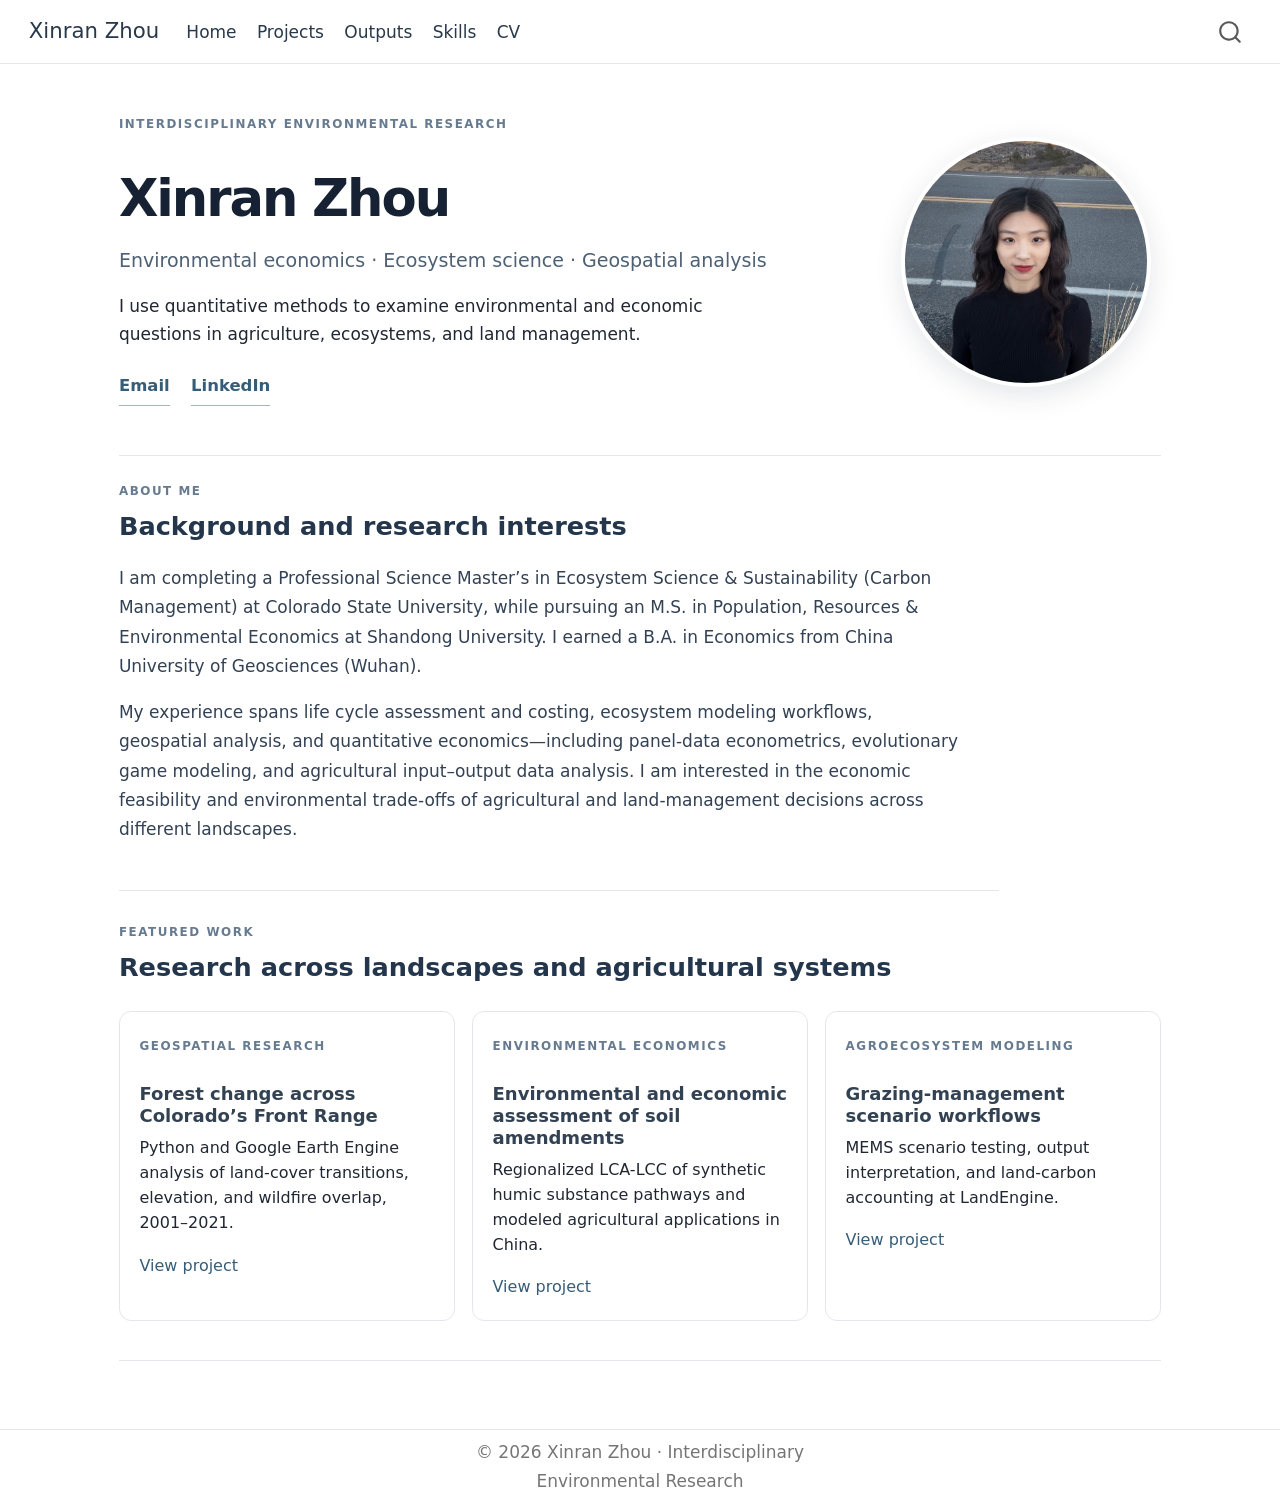
==== docs/index.html @ 193399b2 "Merge portfolio into projects with approved research spotlights; remove internal MEMS guide listing" ====
<!DOCTYPE html>
<html xmlns="http://www.w3.org/1999/xhtml" lang="en" xml:lang="en"><head>

<meta charset="utf-8">
<meta name="generator" content="quarto-1.9.36">

<meta name="viewport" content="width=device-width, initial-scale=1.0, user-scalable=yes">


<title>Xinran Zhou</title>
<style>
/* Default styles provided by pandoc.
** See https://pandoc.org/MANUAL.html#variables-for-html for config info.
*/
code{white-space: pre-wrap;}
span.smallcaps{font-variant: small-caps;}
div.columns{display: flex; gap: min(4vw, 1.5em);}
div.column{flex: auto; overflow-x: auto;}
div.hanging-indent{margin-left: 1.5em; text-indent: -1.5em;}
ul.task-list{list-style: none;}
ul.task-list li input[type="checkbox"] {
  width: 0.8em;
  margin: 0 0.8em 0.2em -1em; /* quarto-specific, see https://github.com/quarto-dev/quarto-cli/issues/4556 */ 
  vertical-align: middle;
}
</style>


<script src="site_libs/quarto-nav/quarto-nav.js"></script>
<script src="site_libs/clipboard/clipboard.min.js"></script>
<script src="site_libs/quarto-search/autocomplete.umd.js"></script>
<script src="site_libs/quarto-search/fuse.min.js"></script>
<script src="site_libs/quarto-search/quarto-search.js"></script>
<meta name="quarto:offset" content="./">
<script src="site_libs/quarto-html/quarto.js" type="module"></script>
<script src="site_libs/quarto-html/tabsets/tabsets.js" type="module"></script>
<script src="site_libs/quarto-html/popper.min.js"></script>
<script src="site_libs/quarto-html/tippy.umd.min.js"></script>
<link href="site_libs/quarto-html/tippy.css" rel="stylesheet">
<link href="site_libs/quarto-html/quarto-syntax-highlighting-845c23b38eaddc0f92fda52bfe77a8c8.css" rel="stylesheet" id="quarto-text-highlighting-styles">
<script src="site_libs/bootstrap/bootstrap.min.js"></script>
<link href="site_libs/bootstrap/bootstrap-icons.css" rel="stylesheet">
<link href="site_libs/bootstrap/bootstrap-4a0616db53567be4a65104bf4abeed56.min.css" rel="stylesheet" append-hash="true" id="quarto-bootstrap" data-mode="light">
<script id="quarto-search-options" type="application/json">{
  "location": "navbar",
  "copy-button": false,
  "collapse-after": 3,
  "panel-placement": "end",
  "type": "overlay",
  "limit": 50,
  "keyboard-shortcut": [
    "f",
    "/",
    "s"
  ],
  "show-item-context": false,
  "language": {
    "search-no-results-text": "No results",
    "search-matching-documents-text": "matching documents",
    "search-copy-link-title": "Copy link to search",
    "search-hide-matches-text": "Hide additional matches",
    "search-more-match-text": "more match in this document",
    "search-more-matches-text": "more matches in this document",
    "search-clear-button-title": "Clear",
    "search-text-placeholder": "",
    "search-detached-cancel-button-title": "Cancel",
    "search-submit-button-title": "Submit",
    "search-label": "Search"
  }
}</script>
<style>html{ scroll-behavior: smooth; }</style>


<link rel="stylesheet" href="styles.css?v=20261115-merged">
</head>

<body class="nav-fixed quarto-light">

<div id="quarto-search-results"></div>
  <header id="quarto-header" class="headroom fixed-top">
    <nav class="navbar navbar-expand-lg " data-bs-theme="dark">
      <div class="navbar-container container-fluid">
      <div class="navbar-brand-container mx-auto">
    <a class="navbar-brand" href="./index.html">
    <span class="navbar-title">Xinran Zhou</span>
    </a>
  </div>
            <div id="quarto-search" class="" title="Search"></div>
          <button class="navbar-toggler" type="button" data-bs-toggle="collapse" data-bs-target="#navbarCollapse" aria-controls="navbarCollapse" role="menu" aria-expanded="false" aria-label="Toggle navigation" onclick="if (window.quartoToggleHeadroom) { window.quartoToggleHeadroom(); }">
  <span class="navbar-toggler-icon"></span>
</button>
          <div class="collapse navbar-collapse" id="navbarCollapse">
            <ul class="navbar-nav navbar-nav-scroll me-auto">
  <li class="nav-item">
    <a class="nav-link active" href="./index.html" aria-current="page"> 
<span class="menu-text">Home</span></a>
  </li>  
  <li class="nav-item">
    <a class="nav-link" href="./projects.html"> 
<span class="menu-text">Projects</span></a>
  </li>  
  <li class="nav-item"><a class="nav-link" href="./outputs.html"><span class="menu-text">Outputs</span></a></li>
<li class="nav-item">
    <a class="nav-link" href="./skills.html"> 
<span class="menu-text">Skills</span></a>
  </li>  
  <li class="nav-item">
    <a class="nav-link" href="./cv.html"> 
<span class="menu-text">CV</span></a>
  </li>  
</ul>
          </div> <!-- /navcollapse -->
            <div class="quarto-navbar-tools">
</div>
      </div> <!-- /container-fluid -->
    </nav>
</header>
<!-- content -->
<div id="quarto-content" class="quarto-container page-columns page-rows-contents page-layout-article page-navbar">
<!-- sidebar -->
<!-- margin-sidebar -->
    <div id="quarto-margin-sidebar" class="sidebar margin-sidebar">
        <nav id="TOC" role="doc-toc" class="toc-active">
    <h2 id="toc-title">On this page</h2>
  <ul class="collapse">
  <li><a href="#research-interests" id="toc-research-interests" class="nav-link active" data-scroll-target="#research-interests">Research Interests</a></li>
  <li><a href="#current-research" id="toc-current-research" class="nav-link" data-scroll-target="#current-research">Current Research</a></li>
  <li><a href="#technical-skills" id="toc-technical-skills" class="nav-link" data-scroll-target="#technical-skills">Technical Skills</a></li>
  <li><a href="#education" id="toc-education" class="nav-link" data-scroll-target="#education">Education</a></li>
  <li><a href="#selected-honors" id="toc-selected-honors" class="nav-link" data-scroll-target="#selected-honors">Selected Honors</a></li>
  </ul>
</nav>
    </div>
<!-- main -->
<main class="content" id="quarto-document-content">
<div class="research-hero">
  <div class="research-hero-copy">
    <p class="eyebrow">INTERDISCIPLINARY ENVIRONMENTAL RESEARCH</p>
    <h1>Xinran Zhou</h1>
    <p class="research-subtitle">Environmental economics · Ecosystem science · Geospatial analysis</p>
    <p>I use quantitative methods to examine environmental and economic questions in agriculture, ecosystems, and land management.</p>
    <div class="profile-contact" aria-label="Contact"><a href="mailto:zhou.xinran@colostate.edu" aria-label="Email Xinran Zhou">Email</a><a href="https://www.linkedin.com/in/xinran-zhou6/" target="_blank" rel="noopener noreferrer">LinkedIn</a></div>
  </div>
  <div class="research-portrait"><img src="portrait-original.jpg" width="1440" height="1922" fetchpriority="high" alt="Xinran Zhou, head-and-shoulders portrait"></div>
</div>
<section class="research-section home-about" id="about">
  <p class="eyebrow">ABOUT ME</p>
  <h2>Background and research interests</h2>
  <p>I am completing a Professional Science Master’s in Ecosystem Science &amp; Sustainability (Carbon Management) at Colorado State University, while pursuing an M.S. in Population, Resources &amp; Environmental Economics at Shandong University. I earned a B.A. in Economics from China University of Geosciences (Wuhan).</p>
  <p>My experience spans life cycle assessment and costing, ecosystem modeling workflows, geospatial analysis, and quantitative economics—including panel-data econometrics, evolutionary game modeling, and agricultural input–output data analysis. I am interested in the economic feasibility and environmental trade-offs of agricultural and land-management decisions across different landscapes.</p>
</section>
<section class="research-section">
  <p class="eyebrow">FEATURED WORK</p><h2>Research across landscapes and agricultural systems</h2>
  <div class="project-grid">
    <article class="project-card"><span class="project-type">GEOSPATIAL RESEARCH</span><h3>Forest change across Colorado’s Front Range</h3><p>Python and Google Earth Engine analysis of land-cover transitions, elevation, and wildfire overlap, 2001–2021.</p><a href="projects.html#esiil">View project</a></article>
    <article class="project-card"><span class="project-type">ENVIRONMENTAL ECONOMICS</span><h3>Environmental and economic assessment of soil amendments</h3><p>Regionalized LCA-LCC of synthetic humic substance pathways and modeled agricultural applications in China.</p><a href="projects.html#shs">View project</a></article>
    <article class="project-card"><span class="project-type">AGROECOSYSTEM MODELING</span><h3>Grazing-management scenario workflows</h3><p>MEMS scenario testing, output interpretation, and land-carbon accounting at LandEngine.</p><a href="projects.html#landengine">View project</a></article>
  </div>
</section>
</main> <!-- /main -->
<script id="quarto-html-after-body" type="application/javascript">
  window.document.addEventListener("DOMContentLoaded", function (event) {
    const isCodeAnnotation = (el) => {
      for (const clz of el.classList) {
        if (clz.startsWith('code-annotation-')) {                     
          return true;
        }
      }
      return false;
    }
    const onCopySuccess = function(e) {
      // button target
      const button = e.trigger;
      // don't keep focus
      button.blur();
      // flash "checked"
      button.classList.add('code-copy-button-checked');
      var currentTitle = button.getAttribute("title");
      button.setAttribute("title", "Copied!");
      let tooltip;
      if (window.bootstrap) {
        button.setAttribute("data-bs-toggle", "tooltip");
        button.setAttribute("data-bs-placement", "left");
        button.setAttribute("data-bs-title", "Copied!");
        tooltip = new bootstrap.Tooltip(button, 
          { trigger: "manual", 
            customClass: "code-copy-button-tooltip",
            offset: [0, -8]});
        tooltip.show();    
      }
      setTimeout(function() {
        if (tooltip) {
          tooltip.hide();
          button.removeAttribute("data-bs-title");
          button.removeAttribute("data-bs-toggle");
          button.removeAttribute("data-bs-placement");
        }
        button.setAttribute("title", currentTitle);
        button.classList.remove('code-copy-button-checked');
      }, 1000);
      // clear code selection
      e.clearSelection();
    }
    const getTextToCopy = function(trigger) {
      const outerScaffold = trigger.parentElement.cloneNode(true);
      const codeEl = outerScaffold.querySelector('code');
      for (const childEl of codeEl.children) {
        if (isCodeAnnotation(childEl)) {
          childEl.remove();
        }
      }
      return codeEl.innerText;
    }
    const clipboard = new window.ClipboardJS('.code-copy-button:not([data-in-quarto-modal])', {
      text: getTextToCopy
    });
    clipboard.on('success', onCopySuccess);
    if (window.document.getElementById('quarto-embedded-source-code-modal')) {
      const clipboardModal = new window.ClipboardJS('.code-copy-button[data-in-quarto-modal]', {
        text: getTextToCopy,
        container: window.document.getElementById('quarto-embedded-source-code-modal')
      });
      clipboardModal.on('success', onCopySuccess);
    }
      var localhostRegex = new RegExp(/^(?:http|https):\/\/localhost\:?[0-9]*\//);
      var mailtoRegex = new RegExp(/^mailto:/);
        var filterRegex = new RegExp('/' + window.location.host + '/');
      var isInternal = (href) => {
          return filterRegex.test(href) || localhostRegex.test(href) || mailtoRegex.test(href);
      }
      // Inspect non-navigation links and adorn them if external
     var links = window.document.querySelectorAll('a[href]:not(.nav-link):not(.navbar-brand):not(.toc-action):not(.sidebar-link):not(.sidebar-item-toggle):not(.pagination-link):not(.no-external):not([aria-hidden]):not(.dropdown-item):not(.quarto-navigation-tool):not(.about-link)');
      for (var i=0; i<links.length; i++) {
        const link = links[i];
        if (!isInternal(link.href)) {
          // undo the damage that might have been done by quarto-nav.js in the case of
          // links that we want to consider external
          if (link.dataset.originalHref !== undefined) {
            link.href = link.dataset.originalHref;
          }
            // target, if specified
            link.setAttribute("target", "_blank");
            if (link.getAttribute("rel") === null) {
              link.setAttribute("rel", "noopener");
            }
        }
      }
    function tippyHover(el, contentFn, onTriggerFn, onUntriggerFn) {
      const config = {
        allowHTML: true,
        maxWidth: 500,
        delay: 100,
        arrow: false,
        appendTo: function(el) {
            return el.parentElement;
        },
        interactive: true,
        interactiveBorder: 10,
        theme: 'quarto',
        placement: 'bottom-start',
      };
      if (contentFn) {
        config.content = contentFn;
      }
      if (onTriggerFn) {
        config.onTrigger = onTriggerFn;
      }
      if (onUntriggerFn) {
        config.onUntrigger = onUntriggerFn;
      }
      window.tippy(el, config); 
    }
    const noterefs = window.document.querySelectorAll('a[role="doc-noteref"]');
    for (var i=0; i<noterefs.length; i++) {
      const ref = noterefs[i];
      tippyHover(ref, function() {
        // use id or data attribute instead here
        let href = ref.getAttribute('data-footnote-href') || ref.getAttribute('href');
        try { href = new URL(href).hash; } catch {}
        const id = href.replace(/^#\/?/, "");
        const note = window.document.getElementById(id);
        if (note) {
          return note.innerHTML;
        } else {
          return "";
        }
      });
    }
    const xrefs = window.document.querySelectorAll('a.quarto-xref');
    const processXRef = (id, note) => {
      // Strip column container classes
      const stripColumnClz = (el) => {
        el.classList.remove("page-full", "page-columns");
        if (el.children) {
          for (const child of el.children) {
            stripColumnClz(child);
          }
        }
      }
      stripColumnClz(note)
      if (id === null || id.startsWith('sec-')) {
        // Special case sections, only their first couple elements
        const container = document.createElement("div");
        if (note.children && note.children.length > 2) {
          container.appendChild(note.children[0].cloneNode(true));
          for (let i = 1; i < note.children.length; i++) {
            const child = note.children[i];
            if (child.tagName === "P" && child.innerText === "") {
              continue;
            } else {
              container.appendChild(child.cloneNode(true));
              break;
            }
          }
          if (window.Quarto?.typesetMath) {
            window.Quarto.typesetMath(container);
          }
          return container.innerHTML
        } else {
          if (window.Quarto?.typesetMath) {
            window.Quarto.typesetMath(note);
          }
          return note.innerHTML;
        }
      } else {
        // Remove any anchor links if they are present
        const anchorLink = note.querySelector('a.anchorjs-link');
        if (anchorLink) {
          anchorLink.remove();
        }
        if (window.Quarto?.typesetMath) {
          window.Quarto.typesetMath(note);
        }
        if (note.classList.contains("callout")) {
          return note.outerHTML;
        } else {
          return note.innerHTML;
        }
      }
    }
    for (var i=0; i<xrefs.length; i++) {
      const xref = xrefs[i];
      tippyHover(xref, undefined, function(instance) {
        instance.disable();
        let url = xref.getAttribute('href');
        let hash = undefined; 
        if (url.startsWith('#')) {
          hash = url;
        } else {
          try { hash = new URL(url).hash; } catch {}
        }
        if (hash) {
          const id = hash.replace(/^#\/?/, "");
          const note = window.document.getElementById(id);
          if (note !== null) {
            try {
              const html = processXRef(id, note.cloneNode(true));
              instance.setContent(html);
            } finally {
              instance.enable();
              instance.show();
            }
          } else {
            // See if we can fetch this
            fetch(url.split('#')[0])
            .then(res => res.text())
            .then(html => {
              const parser = new DOMParser();
              const htmlDoc = parser.parseFromString(html, "text/html");
              const note = htmlDoc.getElementById(id);
              if (note !== null) {
                const html = processXRef(id, note);
                instance.setContent(html);
              } 
            }).finally(() => {
              instance.enable();
              instance.show();
            });
          }
        } else {
          // See if we can fetch a full url (with no hash to target)
          // This is a special case and we should probably do some content thinning / targeting
          fetch(url)
          .then(res => res.text())
          .then(html => {
            const parser = new DOMParser();
            const htmlDoc = parser.parseFromString(html, "text/html");
            const note = htmlDoc.querySelector('main.content');
            if (note !== null) {
              // This should only happen for chapter cross references
              // (since there is no id in the URL)
              // remove the first header
              if (note.children.length > 0 && note.children[0].tagName === "HEADER") {
                note.children[0].remove();
              }
              const html = processXRef(null, note);
              instance.setContent(html);
            } 
          }).finally(() => {
            instance.enable();
            instance.show();
          });
        }
      }, function(instance) {
      });
    }
        let selectedAnnoteEl;
        const selectorForAnnotation = ( cell, annotation) => {
          let cellAttr = 'data-code-cell="' + cell + '"';
          let lineAttr = 'data-code-annotation="' +  annotation + '"';
          const selector = 'span[' + cellAttr + '][' + lineAttr + ']';
          return selector;
        }
        const selectCodeLines = (annoteEl) => {
          const doc = window.document;
          const targetCell = annoteEl.getAttribute("data-target-cell");
          const targetAnnotation = annoteEl.getAttribute("data-target-annotation");
          const annoteSpan = window.document.querySelector(selectorForAnnotation(targetCell, targetAnnotation));
          const lines = annoteSpan.getAttribute("data-code-lines").split(",");
          const lineIds = lines.map((line) => {
            return targetCell + "-" + line;
          })
          let top = null;
          let height = null;
          let parent = null;
          if (lineIds.length > 0) {
              //compute the position of the single el (top and bottom and make a div)
              const el = window.document.getElementById(lineIds[0]);
              top = el.offsetTop;
              height = el.offsetHeight;
              parent = el.parentElement.parentElement;
            if (lineIds.length > 1) {
              const lastEl = window.document.getElementById(lineIds[lineIds.length - 1]);
              const bottom = lastEl.offsetTop + lastEl.offsetHeight;
              height = bottom - top;
            }
            if (top !== null && height !== null && parent !== null) {
              // cook up a div (if necessary) and position it 
              let div = window.document.getElementById("code-annotation-line-highlight");
              if (div === null) {
                div = window.document.createElement("div");
                div.setAttribute("id", "code-annotation-line-highlight");
                div.style.position = 'absolute';
                parent.appendChild(div);
              }
              div.style.top = top - 2 + "px";
              div.style.height = height + 4 + "px";
              div.style.left = 0;
              let gutterDiv = window.document.getElementById("code-annotation-line-highlight-gutter");
              if (gutterDiv === null) {
                gutterDiv = window.document.createElement("div");
                gutterDiv.setAttribute("id", "code-annotation-line-highlight-gutter");
                gutterDiv.style.position = 'absolute';
                const codeCell = window.document.getElementById(targetCell);
                const gutter = codeCell.querySelector('.code-annotation-gutter');
                gutter.appendChild(gutterDiv);
              }
              gutterDiv.style.top = top - 2 + "px";
              gutterDiv.style.height = height + 4 + "px";
            }
            selectedAnnoteEl = annoteEl;
          }
        };
        const unselectCodeLines = () => {
          const elementsIds = ["code-annotation-line-highlight", "code-annotation-line-highlight-gutter"];
          elementsIds.forEach((elId) => {
            const div = window.document.getElementById(elId);
            if (div) {
              div.remove();
            }
          });
          selectedAnnoteEl = undefined;
        };
          // Handle positioning of the toggle
      window.addEventListener(
        "resize",
        throttle(() => {
          elRect = undefined;
          if (selectedAnnoteEl) {
            selectCodeLines(selectedAnnoteEl);
          }
        }, 10)
      );
      function throttle(fn, ms) {
      let throttle = false;
      let timer;
        return (...args) => {
          if(!throttle) { // first call gets through
              fn.apply(this, args);
              throttle = true;
          } else { // all the others get throttled
              if(timer) clearTimeout(timer); // cancel #2
              timer = setTimeout(() => {
                fn.apply(this, args);
                timer = throttle = false;
              }, ms);
          }
        };
      }
        // Attach click handler to the DT
        const annoteDls = window.document.querySelectorAll('dt[data-target-cell]');
        for (const annoteDlNode of annoteDls) {
          annoteDlNode.addEventListener('click', (event) => {
            const clickedEl = event.target;
            if (clickedEl !== selectedAnnoteEl) {
              unselectCodeLines();
              const activeEl = window.document.querySelector('dt[data-target-cell].code-annotation-active');
              if (activeEl) {
                activeEl.classList.remove('code-annotation-active');
              }
              selectCodeLines(clickedEl);
              clickedEl.classList.add('code-annotation-active');
            } else {
              // Unselect the line
              unselectCodeLines();
              clickedEl.classList.remove('code-annotation-active');
            }
          });
        }
    const findCites = (el) => {
      const parentEl = el.parentElement;
      if (parentEl) {
        const cites = parentEl.dataset.cites;
        if (cites) {
          return {
            el,
            cites: cites.split(' ')
          };
        } else {
          return findCites(el.parentElement)
        }
      } else {
        return undefined;
      }
    };
    var bibliorefs = window.document.querySelectorAll('a[role="doc-biblioref"]');
    for (var i=0; i<bibliorefs.length; i++) {
      const ref = bibliorefs[i];
      const citeInfo = findCites(ref);
      if (citeInfo) {
        tippyHover(citeInfo.el, function() {
          var popup = window.document.createElement('div');
          citeInfo.cites.forEach(function(cite) {
            var citeDiv = window.document.createElement('div');
            citeDiv.classList.add('hanging-indent');
            citeDiv.classList.add('csl-entry');
            var biblioDiv = window.document.getElementById('ref-' + cite);
            if (biblioDiv) {
              citeDiv.innerHTML = biblioDiv.innerHTML;
            }
            popup.appendChild(citeDiv);
          });
          return popup.innerHTML;
        });
      }
    }
  });
  </script>
</div> <!-- /content -->
<footer class="footer">
  <div class="nav-footer">
    <div class="nav-footer-left">
      &nbsp;
    </div>   
    <div class="nav-footer-center">
<p>© 2026 Xinran Zhou · Interdisciplinary Environmental Research</p>
</div>
    <div class="nav-footer-right">
      &nbsp;
    </div>
  </div>
</footer>




<script src="site_libs/quarto-html/zenscroll-min.js"></script>
</body></html>
---- docs/site_libs/quarto-html/tippy.css ----
.tippy-box[data-animation=fade][data-state=hidden]{opacity:0}[data-tippy-root]{max-width:calc(100vw - 10px)}.tippy-box{position:relative;background-color:#333;color:#fff;border-radius:4px;font-size:14px;line-height:1.4;white-space:normal;outline:0;transition-property:transform,visibility,opacity}.tippy-box[data-placement^=top]>.tippy-arrow{bottom:0}.tippy-box[data-placement^=top]>.tippy-arrow:before{bottom:-7px;left:0;border-width:8px 8px 0;border-top-color:initial;transform-origin:center top}.tippy-box[data-placement^=bottom]>.tippy-arrow{top:0}.tippy-box[data-placement^=bottom]>.tippy-arrow:before{top:-7px;left:0;border-width:0 8px 8px;border-bottom-color:initial;transform-origin:center bottom}.tippy-box[data-placement^=left]>.tippy-arrow{right:0}.tippy-box[data-placement^=left]>.tippy-arrow:before{border-width:8px 0 8px 8px;border-left-color:initial;right:-7px;transform-origin:center left}.tippy-box[data-placement^=right]>.tippy-arrow{left:0}.tippy-box[data-placement^=right]>.tippy-arrow:before{left:-7px;border-width:8px 8px 8px 0;border-right-color:initial;transform-origin:center right}.tippy-box[data-inertia][data-state=visible]{transition-timing-function:cubic-bezier(.54,1.5,.38,1.11)}.tippy-arrow{width:16px;height:16px;color:#333}.tippy-arrow:before{content:"";position:absolute;border-color:transparent;border-style:solid}.tippy-content{position:relative;padding:5px 9px;z-index:1}
---- docs/site_libs/quarto-html/quarto-syntax-highlighting-845c23b38eaddc0f92fda52bfe77a8c8.css ----
/* quarto syntax highlight colors */
:root {
  --quarto-hl-ot-color: #003B4F;
  --quarto-hl-at-color: #657422;
  --quarto-hl-ss-color: #20794D;
  --quarto-hl-an-color: #5E5E5E;
  --quarto-hl-fu-color: #4758AB;
  --quarto-hl-st-color: #20794D;
  --quarto-hl-cf-color: #003B4F;
  --quarto-hl-op-color: #5E5E5E;
  --quarto-hl-er-color: #AD0000;
  --quarto-hl-bn-color: #AD0000;
  --quarto-hl-al-color: #AD0000;
  --quarto-hl-va-color: #111111;
  --quarto-hl-bu-color: inherit;
  --quarto-hl-ex-color: inherit;
  --quarto-hl-pp-color: #AD0000;
  --quarto-hl-in-color: #5E5E5E;
  --quarto-hl-vs-color: #20794D;
  --quarto-hl-wa-color: #5E5E5E;
  --quarto-hl-do-color: #5E5E5E;
  --quarto-hl-im-color: #00769E;
  --quarto-hl-ch-color: #20794D;
  --quarto-hl-dt-color: #AD0000;
  --quarto-hl-fl-color: #AD0000;
  --quarto-hl-co-color: #5E5E5E;
  --quarto-hl-cv-color: #5E5E5E;
  --quarto-hl-cn-color: #8f5902;
  --quarto-hl-sc-color: #5E5E5E;
  --quarto-hl-dv-color: #AD0000;
  --quarto-hl-kw-color: #003B4F;
}

/* other quarto variables */
:root {
  --quarto-font-monospace: SFMono-Regular, Menlo, Monaco, Consolas, "Liberation Mono", "Courier New", monospace;
}

/* syntax highlight based on Pandoc's rules */
pre > code.sourceCode > span {
  color: #003B4F;
}

code.sourceCode > span {
  color: #003B4F;
}

div.sourceCode,
div.sourceCode pre.sourceCode {
  color: #003B4F;
}

/* Normal */
code span {
  color: #003B4F;
}

/* Alert */
code span.al {
  color: #AD0000;
  font-style: inherit;
}

/* Annotation */
code span.an {
  color: #5E5E5E;
  font-style: inherit;
}

/* Attribute */
code span.at {
  color: #657422;
  font-style: inherit;
}

/* BaseN */
code span.bn {
  color: #AD0000;
  font-style: inherit;
}

/* BuiltIn */
code span.bu {
  font-style: inherit;
}

/* ControlFlow */
code span.cf {
  color: #003B4F;
  font-weight: bold;
  font-style: inherit;
}

/* Char */
code span.ch {
  color: #20794D;
  font-style: inherit;
}

/* Constant */
code span.cn {
  color: #8f5902;
  font-style: inherit;
}

/* Comment */
code span.co {
  color: #5E5E5E;
  font-style: inherit;
}

/* CommentVar */
code span.cv {
  color: #5E5E5E;
  font-style: italic;
}

/* Documentation */
code span.do {
  color: #5E5E5E;
  font-style: italic;
}

/* DataType */
code span.dt {
  color: #AD0000;
  font-style: inherit;
}

/* DecVal */
code span.dv {
  color: #AD0000;
  font-style: inherit;
}

/* Error */
code span.er {
  color: #AD0000;
  font-style: inherit;
}

/* Extension */
code span.ex {
  font-style: inherit;
}

/* Float */
code span.fl {
  color: #AD0000;
  font-style: inherit;
}

/* Function */
code span.fu {
  color: #4758AB;
  font-style: inherit;
}

/* Import */
code span.im {
  color: #00769E;
  font-style: inherit;
}

/* Information */
code span.in {
  color: #5E5E5E;
  font-style: inherit;
}

/* Keyword */
code span.kw {
  color: #003B4F;
  font-weight: bold;
  font-style: inherit;
}

/* Operator */
code span.op {
  color: #5E5E5E;
  font-style: inherit;
}

/* Other */
code span.ot {
  color: #003B4F;
  font-style: inherit;
}

/* Preprocessor */
code span.pp {
  color: #AD0000;
  font-style: inherit;
}

/* SpecialChar */
code span.sc {
  color: #5E5E5E;
  font-style: inherit;
}

/* SpecialString */
code span.ss {
  color: #20794D;
  font-style: inherit;
}

/* String */
code span.st {
  color: #20794D;
  font-style: inherit;
}

/* Variable */
code span.va {
  color: #111111;
  font-style: inherit;
}

/* VerbatimString */
code span.vs {
  color: #20794D;
  font-style: inherit;
}

/* Warning */
code span.wa {
  color: #5E5E5E;
  font-style: italic;
}

.prevent-inlining {
  content: "</";
}

/*# sourceMappingURL=ac89f0bb514bba72461919f78549e31c.css.map */
---- docs/styles.css ----
/* Minimal neutral portfolio palette — November 2026 */
:root { --site-text:#202733; --site-muted:#5b6675; --site-link:#365d78; --site-border:#e3e7ec; }
body { background:#ffffff !important; color:var(--site-text); font-family:system-ui,-apple-system,Segoe UI,Arial,sans-serif; font-size:16px; line-height:1.62; }
p,li { font-family:inherit; font-size:1rem; line-height:1.67; }
#quarto-content {display:block !important;}
#quarto-margin-sidebar {display:none !important;}
main.content {max-width:1100px;width:100%;margin:0 auto !important;padding:1.4rem 1.7rem 4rem;}
a {color:var(--site-link);text-decoration:none;}a:hover {color:#203f57;text-decoration:underline;}
.navbar {background:#fff !important;border-bottom:1px solid var(--site-border);box-shadow:none !important;}
.navbar-nav .nav-link,.navbar-title {color:#29384a !important;font-family:system-ui,-apple-system,Segoe UI,Arial,sans-serif;}
.navbar-nav .nav-link:hover {color:var(--site-link) !important;}
h1,h2,h3 {font-family:system-ui,-apple-system,Segoe UI,Arial,sans-serif;color:#1c2938;border:0;}
h1 {font-weight:700;}h2 {font-size:1.5rem;}h3 {font-size:1.1rem;}
.research-page {max-width:960px;margin:0 auto;}.research-page>h1,.research-hero h1 {font-size:clamp(2rem,4vw,3.4rem);letter-spacing:-.04em;line-height:1.14;color:#162234;}
.research-page h2,.research-section h2 {font-size:clamp(1.25rem,2vw,1.65rem);margin-top:0;color:#24364c;border:0;}
.research-page h3,.project-card h3,.three-column h3 {font-size:1.06rem;color:#1d2e40;}
.eyebrow,.project-type {font-size:.7rem !important;text-transform:uppercase;letter-spacing:.13em;color:#677b90;font-weight:700;margin:0 0 .5rem;}
.intro-lede,.research-subtitle {font-size:1.12rem !important;line-height:1.6;color:#4e6073;font-weight:450;}
.research-hero {display:grid;grid-template-columns:minmax(0,1.7fr) minmax(160px,.65fr);align-items:center;gap:2rem;padding:2.2rem 0 2.7rem;border-bottom:1px solid var(--site-border);}
.research-hero p {max-width:660px;}.research-portrait {display:flex;justify-content:center;}.research-portrait img{display:block;width:120px;height:120px;object-fit:cover;image-rendering:-webkit-optimize-contrast;filter:contrast(1.045) saturate(1.015);border-radius:50%;border:3px solid #fff;box-shadow:0 2px 12px rgba(22,32,44,.11);}
.action-links {display:flex;align-items:center;flex-wrap:wrap;gap:1rem;margin-top:1.3rem;}
.research-button{display:inline-block;border-radius:8px;color:#fff !important;background:#354b63;padding:.65rem 1rem;font-weight:620;text-decoration:none !important;}.research-button:hover{background:#263a50;}
.research-link{font-weight:600;}.research-section {padding:1.9rem 0;border-bottom:1px solid var(--site-border);}.research-section.slim{padding:1.25rem 0;}
.project-grid{display:grid;grid-template-columns:repeat(3,minmax(0,1fr));gap:1rem;margin:1.2rem 0 .4rem;}
.project-card,.skill-panel{background:#fff;border:1px solid var(--site-border);border-radius:12px;padding:1.15rem;box-shadow:none;min-width:0;}.project-card p,.skill-panel p{font-size:.94rem;line-height:1.57;}
.three-column,.info-strip{display:grid;grid-template-columns:repeat(3,minmax(0,1fr));gap:1.1rem;}.info-strip{margin:1.5rem 0 0;}.info-strip>div{border-left:2px solid #9eafc2;padding:.65rem .9rem;background:#f7f8fa;}.info-strip strong,.detail-list strong{display:block;font-weight:700;color:#2b3c50;}.info-strip span,.detail-list span{display:block;color:#617083;font-size:.9rem;line-height:1.55;}.detail-list>div{padding:.8rem 0;border-bottom:1px solid var(--site-border);}
.skill-grid{display:grid;grid-template-columns:repeat(2,minmax(0,1fr));gap:1rem;margin:1.25rem 0;}.skill-panel h2{font-size:1.12rem;}.quiet{color:#687586;font-size:.91rem !important;}.result-inline{display:flex;gap:1rem;align-items:center;background:#f7f8fa;border-left:3px solid #9dadbe;padding:1.1rem;margin:1rem 0;}.result-inline strong{font-size:1.9rem;color:#364b63;}.result-inline span{color:#526476;font-size:.94rem;}
.footer{background:#fff !important;border-top:1px solid var(--site-border);color:#667584;}
.cv-embed{background:#f7f8fa;border:1px solid var(--site-border);border-radius:10px;overflow:hidden;margin-top:1.5rem;}.cv-embed iframe{display:block;width:100%;min-height:780px;border:0;}
@media(max-width:800px){main.content{padding:1rem 1.05rem 2.3rem;}.research-hero{grid-template-columns:1fr;gap:1rem;}.research-portrait{grid-row:1;justify-content:flex-start;}.research-portrait img{width:120px;height:120px;}.project-grid,.three-column,.info-strip,.skill-grid{grid-template-columns:1fr;}.research-section{padding:1.35rem 0;}.cv-embed iframe{height:650px;}}
@media print{.navbar,.footer,.action-links,.research-button{display:none !important;}body{background:white !important;}main.content{max-width:100%;padding:0;}}

/* Homepage contact actions: navigational project links remain in the top navbar. */
.profile-contact {display:flex;align-items:center;gap:1.25rem;margin:1.05rem 0 .15rem;}
.profile-contact a {display:inline-flex;align-items:center;color:#365d78;text-decoration:none;font-size:.97rem;font-weight:620;padding:6px 0;border-bottom:1px solid #a5b4c1;transition:border-color .12s,color .12s;}
.profile-contact a:hover,.profile-contact a:focus-visible{color:#142f47;border-color:#142f47;text-decoration:none;outline-offset:4px;}
.cv-download-row {display:flex;align-items:center;gap:1rem;flex-wrap:wrap;margin:1.5rem 0 .75rem;}
@media(max-width:800px){.profile-contact{gap:1.2rem;margin:.9rem 0 .25rem;}}

/* Combined Home / About, restrained spacing */
.home-about { max-width:880px; padding:1.55rem 0 1.7rem; }
.home-about h2 { margin-bottom:.85rem; }
.home-about p:not(.eyebrow) { max-width:840px; color:#334154; font-size:1rem; line-height:1.72; }
.home-about p:not(.eyebrow)+p { margin-top:.6rem; }
@media(max-width:800px) { .home-about {padding:1.25rem 0 1.45rem;} }

/* Homepage portrait: balanced size and centered head-and-shoulders crop */
.research-hero {
  grid-template-columns: minmax(0, 1fr) minmax(230px, 270px);
  align-items: center;
  gap: clamp(1.5rem, 4vw, 3.5rem);
}
.research-portrait {
  position: relative;
  width: clamp(220px, 22vw, 250px);
  height: clamp(220px, 22vw, 250px);
  margin-inline: auto;
  overflow: hidden;
  border-radius: 50%;
  border: 4px solid #fff;
  box-shadow: 0 8px 28px rgba(30, 45, 62, .12);
  background: #edf0f3;
}
.research-portrait img {
  display: block;
  width: 100% !important;
  height: 100% !important;
  max-width: none;
  border: 0;
  border-radius: 0;
  box-shadow: none;
  object-fit: cover;
  /* Full original photo: bottom-aligned square retains headroom and shoulders. */
  object-position: 50% 100%;
  transform: none;
  transform-origin: center center;
  image-rendering: auto;
  filter: none;
}
@media (max-width: 800px) {
  .research-hero { grid-template-columns: 1fr; gap: 1.35rem; }
  .research-portrait {
    grid-row: 1;
    width: 185px;
    height: 185px;
    margin-inline: 0;
  }
}

/* Projects and outputs: a quiet, readable hierarchy. */
.projects-page,.outputs-page {max-width:880px;color:#202733;}
.projects-page .projects-intro,.outputs-page>header {padding:1.2rem 0 1.6rem;}
.projects-page h1,.outputs-page h1 {font-size:clamp(28px,3vw,38px);line-height:1.25;letter-spacing:-.025em;margin:0;}
.projects-page p,.outputs-page p {font-size:18px;line-height:1.7;color:#263344;}
.projects-group,.outputs-group {padding-top:.75rem;scroll-margin-top:95px;}
.projects-page .projects-group>h2,.outputs-page .outputs-group>h2 {font-size:23px;line-height:1.35;color:#354b63;border-bottom:1px solid #bfcbd5;padding-bottom:.8rem;margin:0;}
.projects-page .project-entry,.outputs-page .output-entry {padding:1.3rem 0;border-bottom:1px solid #e0e5eb;scroll-margin-top:95px;}
.projects-page .project-entry h3,.outputs-page .output-entry h3 {font-size:21px;line-height:1.4;color:#162234;margin:0 0 .65rem;font-weight:650;}
.projects-page .project-entry p {margin:0 0 .7rem;}
.project-portfolio-link {font-size:17px;font-weight:600;text-decoration:underline;text-underline-offset:4px;}
.projects-page .project-entry p:last-child,.outputs-page .output-entry p:last-child {margin-bottom:0;}
.outputs-page .output-entry p {margin:.3rem 0;}
.outputs-page .output-status {font-size:17px;color:#294e6b;font-weight:600;}
.outputs-page .outputs-group+.outputs-group,.projects-page .projects-group+.projects-group {margin-top:1.7rem;}
@media(max-width:600px) {
.projects-page .projects-intro,.outputs-page>header {padding:.7rem 0 1.3rem;}
.projects-page h1,.outputs-page h1 {font-size:29px;}
.projects-page .projects-group>h2,.outputs-page .outputs-group>h2 {font-size:22px;}
.projects-page .project-entry h3,.outputs-page .output-entry h3 {font-size:21px;}
}

/* Original research figures embedded alongside their project summaries. */
.projects-page .work-figure {margin:1.3rem 0 0;}
.work-figure>a {display:block;}
.projects-page .work-figure img {display:block;width:100%;height:auto;max-width:100%;border:1px solid #e0e5eb;background:white;box-sizing:border-box;}
.projects-page .work-figure-tall img {width:auto;max-height:540px;margin-inline:auto;}
.projects-page .work-figure figcaption,.projects-page .work-credit {font-size:16px;line-height:1.6;color:#3e5064;margin:.7rem 0 0;}
.work-figure figcaption a {text-decoration:underline;text-underline-offset:3px;}
.work-details {margin:1.1rem 0 .5rem;}
.work-details summary {font-size:17px;font-weight:600;color:#294e6b;cursor:pointer;padding:.45rem 0;text-decoration:underline;text-underline-offset:4px;}
.work-details summary:focus-visible {outline:2px solid #365d78;outline-offset:4px;}
.projects-page .project-entry {padding-block:1.5rem;}
@media(max-width:600px){.projects-page .work-figure-tall img{max-height:450px;}}

/* Preview the assessment panel; the linked original retains the complete figure. */
.shs-method-preview {display:block;position:relative;aspect-ratio:1178 / 800;overflow:hidden;}
.projects-page .shs-method-preview img {position:absolute;width:100%;max-width:none;height:auto;top:-125%;border:0;}

.spotlight-figure img {width:100%;height:auto;}.projects-page .spotlight-figure {margin:.9rem 0 1rem;}
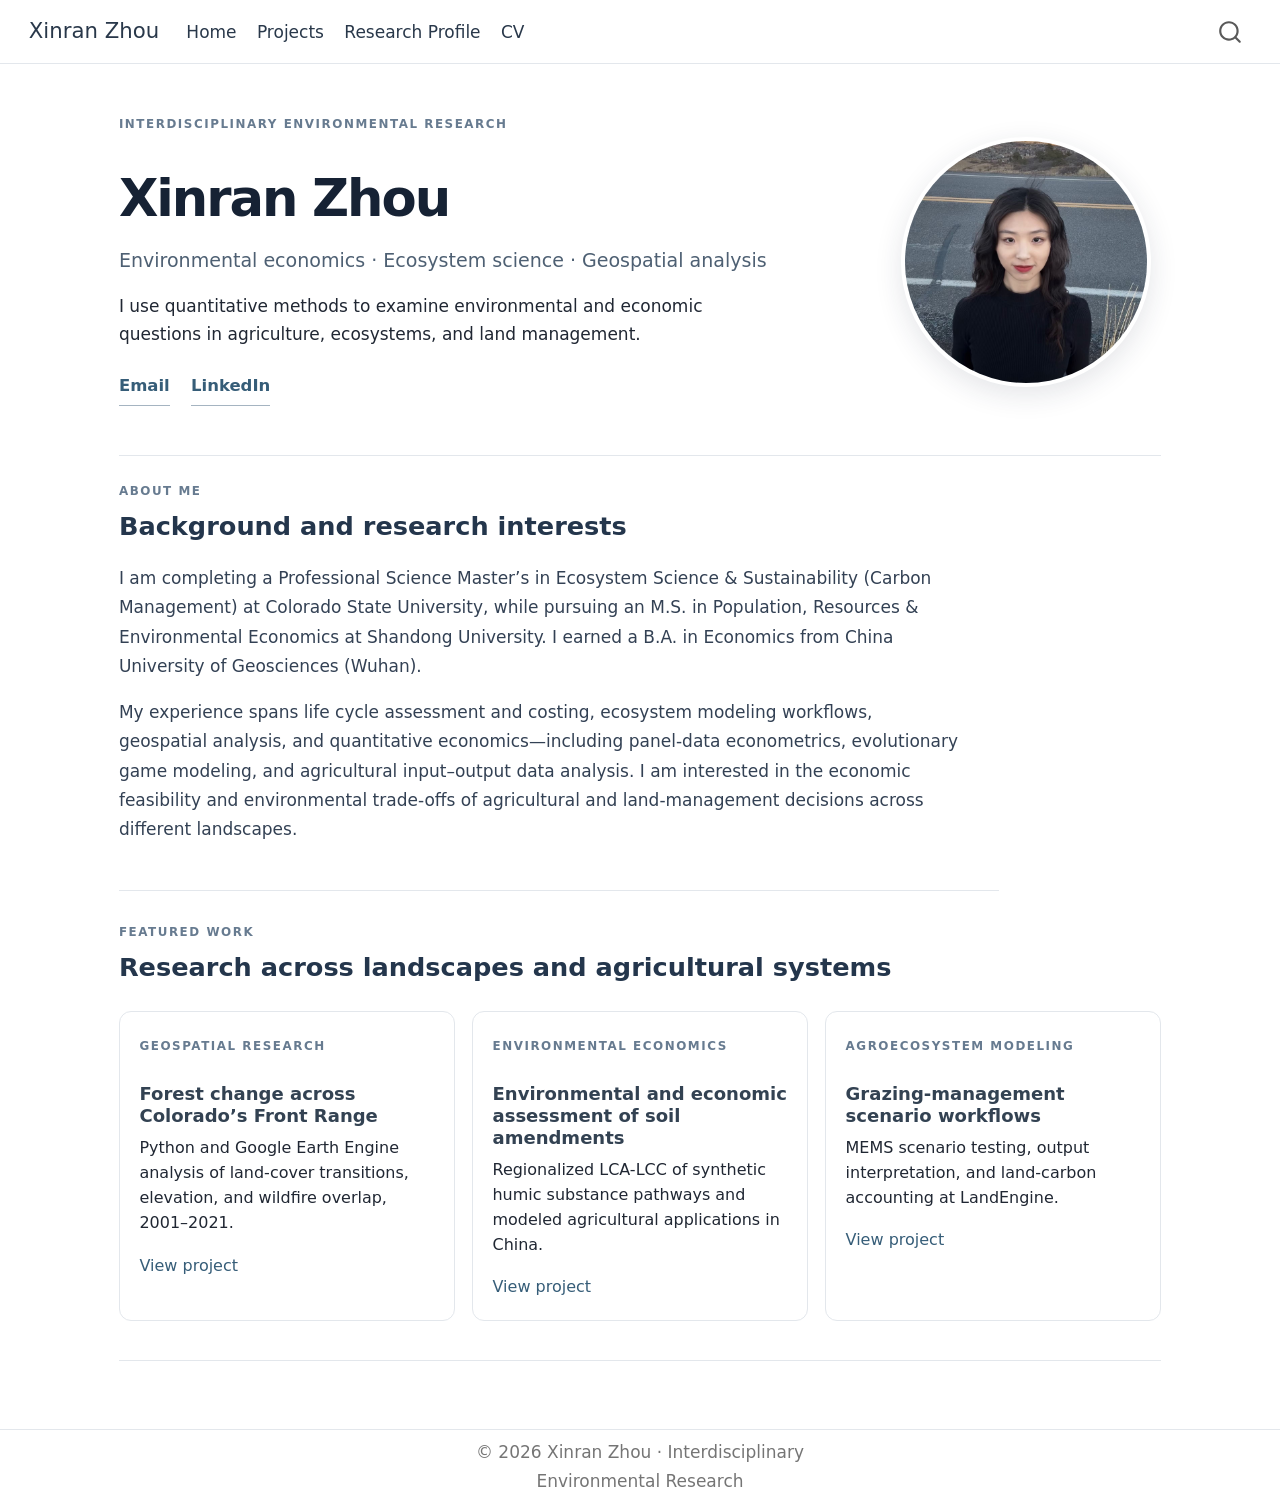
==== commit feafd121: "Combine outputs and skills into compact Research Profile page with redirects" ====
--- a/docs/index.html
+++ b/docs/index.html
@@ -99,12 +99,8 @@
     <a class="nav-link" href="./projects.html"> 
 <span class="menu-text">Projects</span></a>
   </li>  
-  <li class="nav-item"><a class="nav-link" href="./outputs.html"><span class="menu-text">Outputs</span></a></li>
+  <li class="nav-item"><a class="nav-link" href="./research-profile.html"><span class="menu-text">Research Profile</span></a></li>
 <li class="nav-item">
-    <a class="nav-link" href="./skills.html"> 
-<span class="menu-text">Skills</span></a>
-  </li>  
-  <li class="nav-item">
     <a class="nav-link" href="./cv.html"> 
 <span class="menu-text">CV</span></a>
   </li>  
--- a/docs/styles.css
+++ b/docs/styles.css
@@ -127,3 +127,67 @@
 .projects-page .shs-method-preview img {position:absolute;width:100%;max-width:none;height:auto;top:-125%;border:0;}
 
 .spotlight-figure img {width:100%;height:auto;}.projects-page .spotlight-figure {margin:.9rem 0 1rem;}
+
+/* Research plates assembled from original PPT figures, not slide screenshots. */
+.projects-page .research-plate {margin:1.3rem 0 .6rem;padding:18px;border:1px solid #dce3e9;background:#fff;}
+.shs-figure-layout {display:grid;grid-template-columns:minmax(0,.8fr) minmax(0,1.4fr);gap:22px;align-items:start;}
+.shs-analysis,.forest-analysis {display:grid;gap:20px;}
+.projects-page .plate-panel h4 {font-family:inherit;font-size:16px;font-weight:650;line-height:1.4;margin:0 0 10px;color:#203c50;}
+.plate-panel a {display:block;}
+.plate-panel img {display:block;width:100%;height:auto;max-width:100%;}
+.projects-page .research-plate figcaption {font-size:15px;color:#44566a;line-height:1.6;margin:16px 0 0;}
+.forest-figure-layout {display:grid;grid-template-columns:minmax(0,.95fr) minmax(0,1.3fr);gap:22px;align-items:start;}
+.forest-maps {display:grid;grid-template-columns:1fr 1fr .65fr;gap:10px;}
+.forest-maps span {display:block;text-align:center;font-size:14px;font-weight:600;margin-bottom:8px;}
+.forest-maps img {height:340px;object-fit:contain;background:#fff;}
+.map-legends {display:grid;grid-template-columns:1fr 1fr;gap:16px;align-items:start;margin-top:16px;}
+.map-legends a:first-child img {max-height:220px;width:auto;max-width:100%;object-fit:contain;}
+.map-legends a:last-child img {max-height:155px;width:auto;max-width:100%;object-fit:contain;}
+@media(max-width:700px){
+.projects-page .research-plate{padding:12px;}
+.shs-figure-layout,.forest-figure-layout {grid-template-columns:1fr;gap:22px;}
+.shs-framework img{max-height:580px;width:auto;margin:auto;}
+.forest-maps img{height:380px;}
+.forest-map-panel{max-width:440px;margin:auto;width:100%;}
+.projects-page .plate-panel h4{font-size:17px;}
+}
+
+/* Keep all three map panels at the same scale and top edge without stretching. */
+.forest-maps span{font-size:13px;white-space:nowrap;min-height:20px;}
+.forest-maps a{height:340px;display:flex;justify-content:center;overflow:hidden;}
+.forest-maps img{height:100%;width:auto;max-width:none;object-fit:contain;}
+@media(max-width:700px){.forest-maps a{height:380px;}.forest-maps img{height:100%;}}
+
+.plate-panel,.shs-analysis,.forest-analysis{min-width:0;}
+.forest-maps{grid-template-columns:repeat(3,minmax(0,1fr));}
+.forest-maps>div{min-width:0;}
+.forest-maps span{font-size:12px;white-space:normal;min-height:34px;line-height:1.3;}
+.forest-maps a{display:block;position:relative;min-width:0;}
+.forest-maps img{position:absolute;left:50%;transform:translateX(-50%);height:100%;width:auto;max-width:none;}
+
+/* Skills: four plain sections with consistent, readable text. */
+.skills-page {max-width:880px;}
+.skills-page>header {padding:1.2rem 0 1.6rem;}
+.skills-page h1 {font-size:clamp(28px,3vw,38px);line-height:1.25;letter-spacing:-.025em;margin:0;color:#162234;}
+.skills-page .skill-section {padding:1.4rem 0;border-bottom:1px solid #dce3e9;}
+.skills-page .skill-section h2 {font-size:23px;line-height:1.35;color:#263344;margin:0 0 .8rem;}
+.skills-page .skill-section p {font-size:18px;line-height:1.7;color:#263344;margin:0 0 .65rem;}
+.skills-page .skill-section p:last-child {margin-bottom:0;}
+@media(max-width:600px){.skills-page>header{padding:.7rem 0 1.1rem;}.skills-page h1{font-size:29px;}.skills-page .skill-section h2{font-size:22px;}}
+
+/* Combined research profile: compact citations and plain skill columns. */
+.profile-page {max-width:900px;color:#263344;}
+.profile-page>header {padding:1rem 0 1.5rem;}
+.profile-page h1 {font-size:clamp(28px,3vw,36px);line-height:1.25;letter-spacing:-.025em;margin:0;}
+.profile-page p {font-size:17px;line-height:1.65;color:#263344;margin:0;}
+.profile-page h2 {font-size:23px;line-height:1.35;margin:0 0 1rem;padding-bottom:.65rem;border-bottom:1px solid #cbd5df;color:#20364c;}
+.profile-page h3 {font-size:19px;line-height:1.4;margin:0 0 .55rem;color:#263344;font-weight:650;}
+.profile-page .profile-output-group {margin:1.2rem 0 0;}
+.profile-page .profile-citation {margin:0 0 1rem;scroll-margin-top:95px;}
+.profile-page cite {font-style:italic;}
+.profile-page .profile-status {font-size:16px;line-height:1.5;font-weight:600;color:#34556f;margin-top:.15rem;}
+.profile-page .profile-skills {margin-top:2rem;scroll-margin-top:95px;}
+.profile-page .profile-outputs {scroll-margin-top:95px;}
+.profile-skills-grid {display:grid;grid-template-columns:repeat(2,minmax(0,1fr));column-gap:2.5rem;row-gap:1.5rem;margin-top:1.25rem;}
+.profile-page .profile-skill p+p {margin-top:.5rem;}
+@media(max-width:700px){.profile-skills-grid{grid-template-columns:1fr;gap:1.4rem;}.profile-page>header{padding:.7rem 0 1.2rem;}.profile-page h1{font-size:29px;}.profile-page h2{font-size:22px;}}
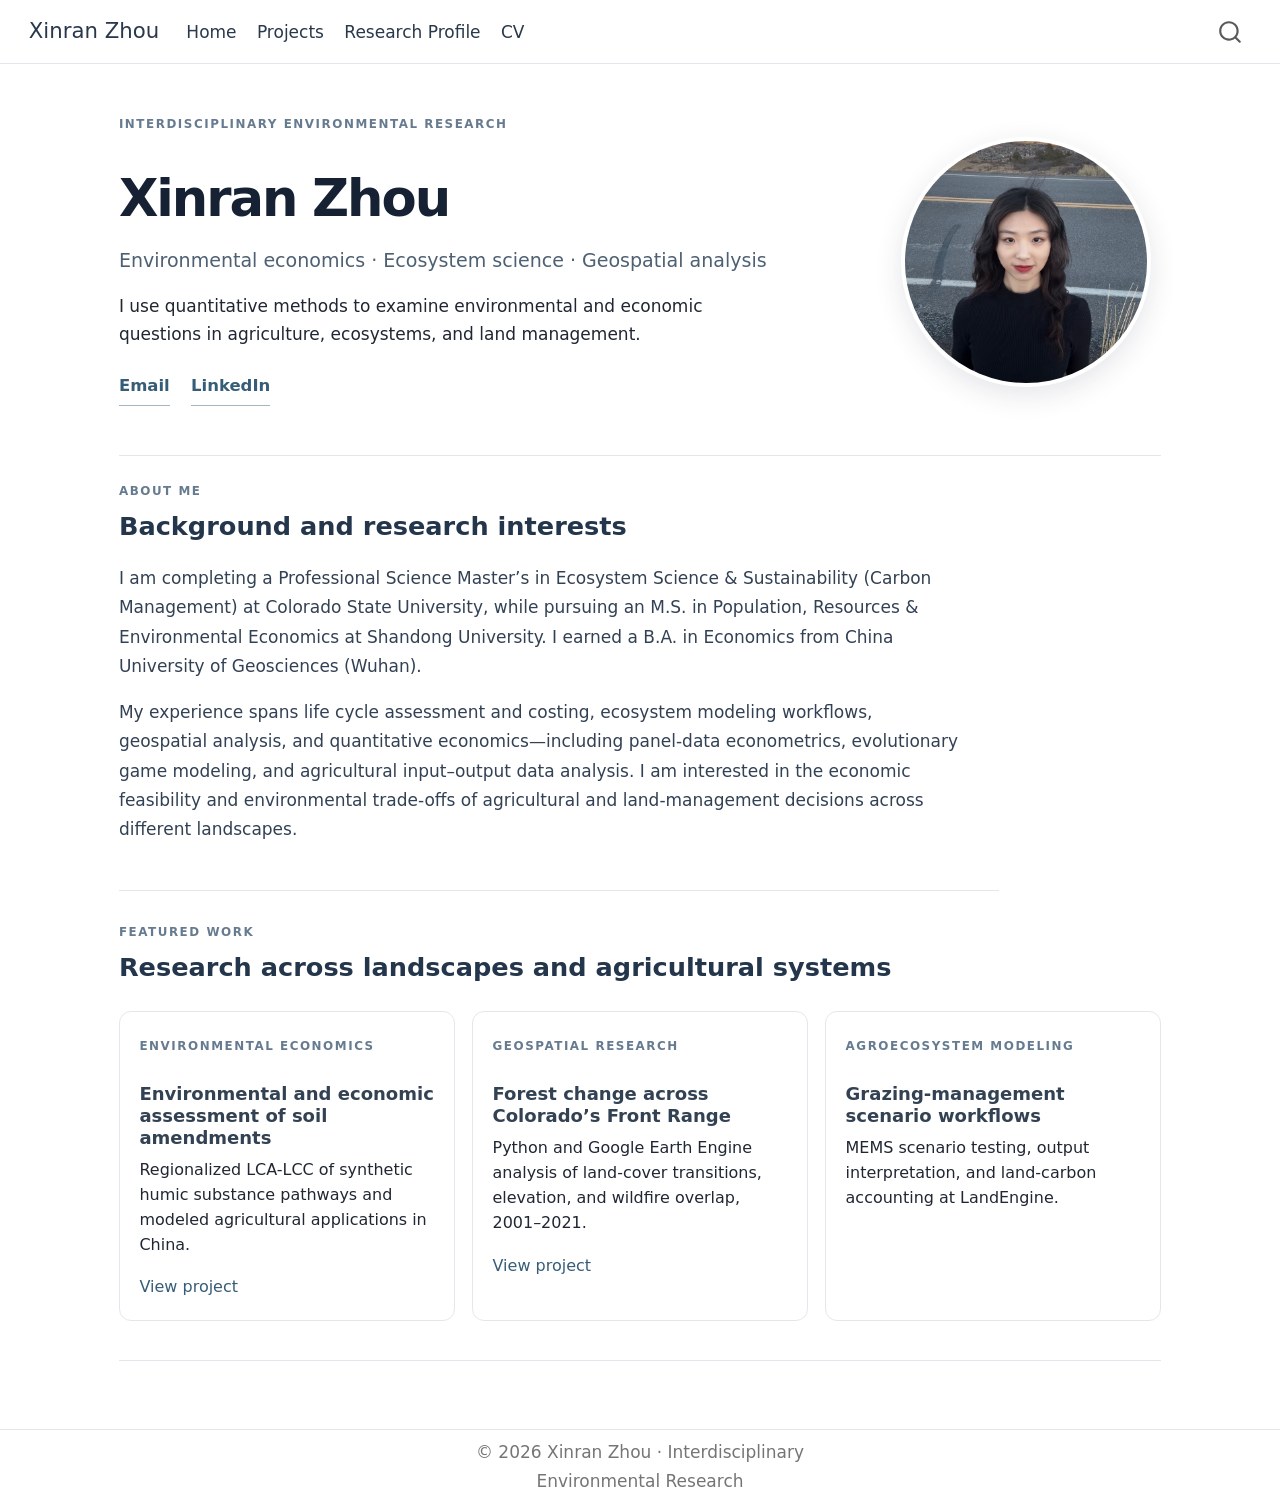
==== commit 9812c366: "Feature SHS first on homepage and remove MEMS project link" ====
--- a/docs/index.html
+++ b/docs/index.html
@@ -148,9 +148,9 @@
 <section class="research-section">
   <p class="eyebrow">FEATURED WORK</p><h2>Research across landscapes and agricultural systems</h2>
   <div class="project-grid">
+    <article class="project-card"><span class="project-type">ENVIRONMENTAL ECONOMICS</span><h3>Environmental and economic assessment of soil amendments</h3><p>Regionalized LCA-LCC of synthetic humic substance pathways and modeled agricultural applications in China.</p><a href="projects.html#shs">View project</a></article>
     <article class="project-card"><span class="project-type">GEOSPATIAL RESEARCH</span><h3>Forest change across Colorado’s Front Range</h3><p>Python and Google Earth Engine analysis of land-cover transitions, elevation, and wildfire overlap, 2001–2021.</p><a href="projects.html#esiil">View project</a></article>
-    <article class="project-card"><span class="project-type">ENVIRONMENTAL ECONOMICS</span><h3>Environmental and economic assessment of soil amendments</h3><p>Regionalized LCA-LCC of synthetic humic substance pathways and modeled agricultural applications in China.</p><a href="projects.html#shs">View project</a></article>
-    <article class="project-card"><span class="project-type">AGROECOSYSTEM MODELING</span><h3>Grazing-management scenario workflows</h3><p>MEMS scenario testing, output interpretation, and land-carbon accounting at LandEngine.</p><a href="projects.html#landengine">View project</a></article>
+    <article class="project-card"><span class="project-type">AGROECOSYSTEM MODELING</span><h3>Grazing-management scenario workflows</h3><p>MEMS scenario testing, output interpretation, and land-carbon accounting at LandEngine.</p></article>
   </div>
 </section>
 </main> <!-- /main -->
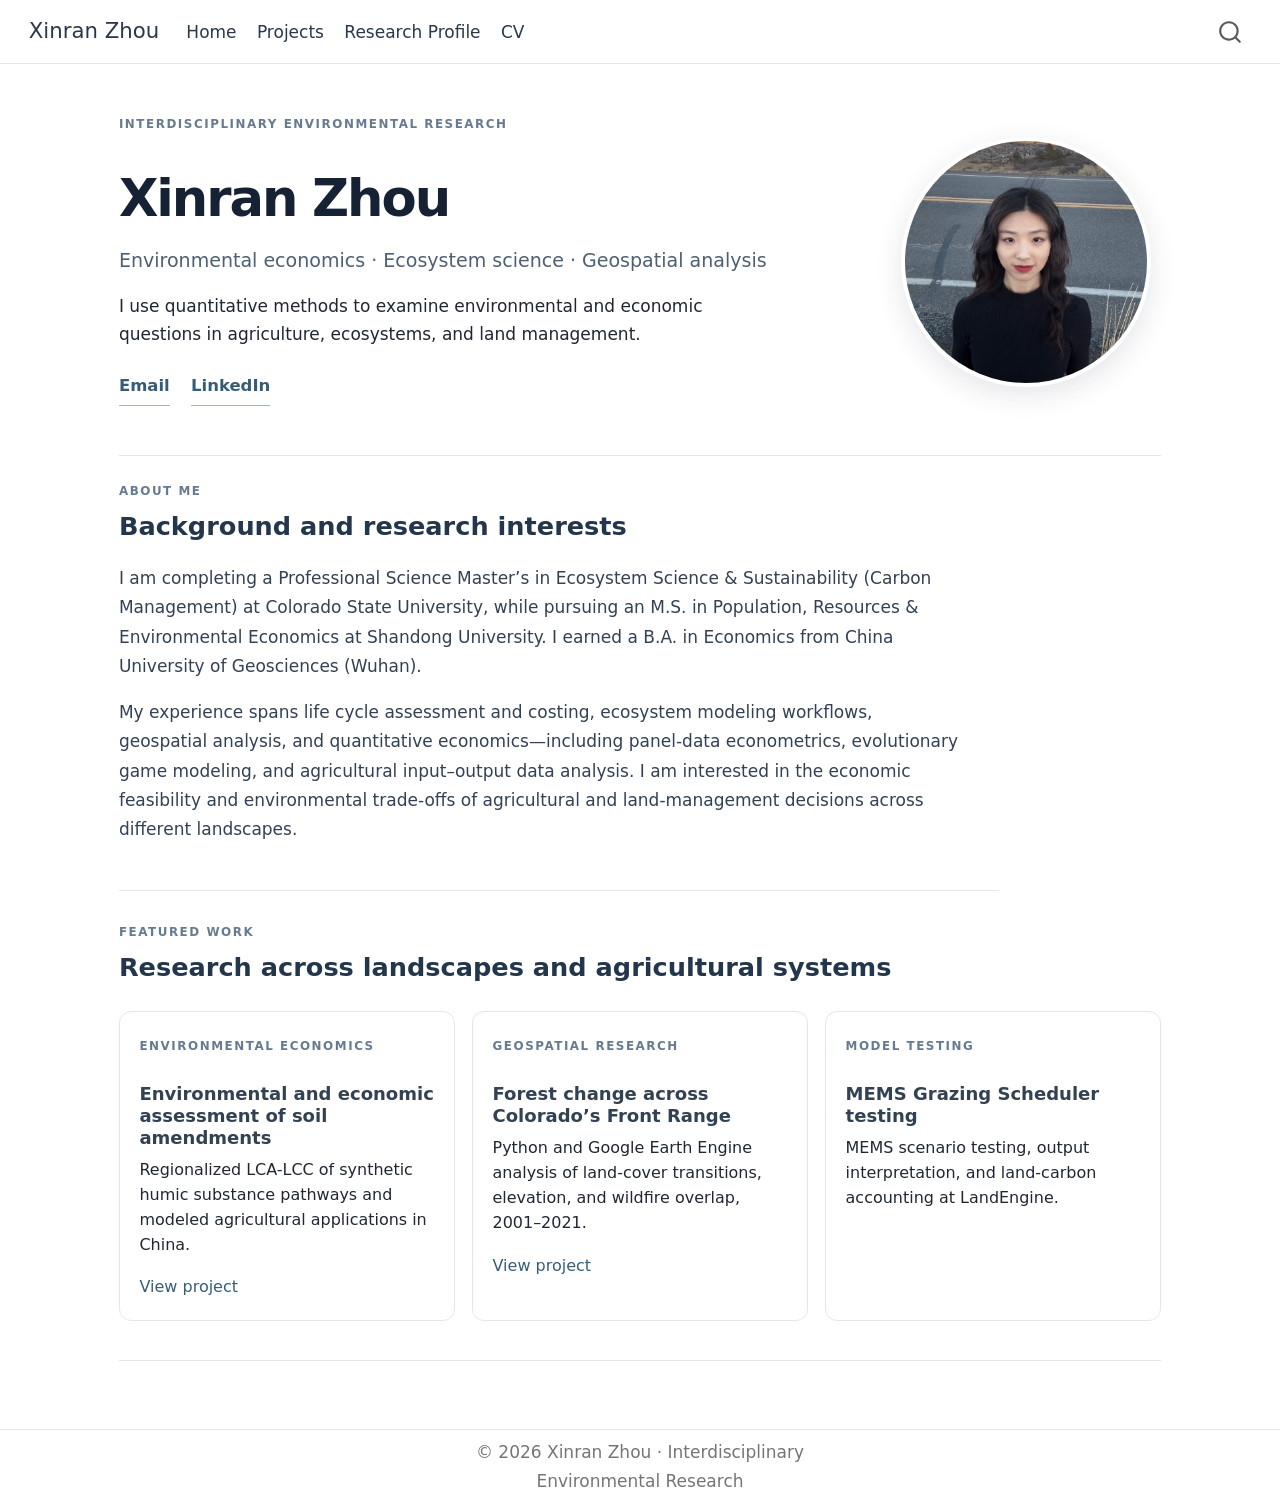
==== commit 1b39c022: "Polish CV presentation and clarify model testing scope after site audit" ====
--- a/docs/index.html
+++ b/docs/index.html
@@ -150,7 +150,7 @@
   <div class="project-grid">
     <article class="project-card"><span class="project-type">ENVIRONMENTAL ECONOMICS</span><h3>Environmental and economic assessment of soil amendments</h3><p>Regionalized LCA-LCC of synthetic humic substance pathways and modeled agricultural applications in China.</p><a href="projects.html#shs">View project</a></article>
     <article class="project-card"><span class="project-type">GEOSPATIAL RESEARCH</span><h3>Forest change across Colorado’s Front Range</h3><p>Python and Google Earth Engine analysis of land-cover transitions, elevation, and wildfire overlap, 2001–2021.</p><a href="projects.html#esiil">View project</a></article>
-    <article class="project-card"><span class="project-type">AGROECOSYSTEM MODELING</span><h3>Grazing-management scenario workflows</h3><p>MEMS scenario testing, output interpretation, and land-carbon accounting at LandEngine.</p></article>
+    <article class="project-card"><span class="project-type">MODEL TESTING</span><h3>MEMS Grazing Scheduler testing</h3><p>MEMS scenario testing, output interpretation, and land-carbon accounting at LandEngine.</p></article>
   </div>
 </section>
 </main> <!-- /main -->
--- a/docs/styles.css
+++ b/docs/styles.css
@@ -191,3 +191,7 @@
 .profile-skills-grid {display:grid;grid-template-columns:repeat(2,minmax(0,1fr));column-gap:2.5rem;row-gap:1.5rem;margin-top:1.25rem;}
 .profile-page .profile-skill p+p {margin-top:.5rem;}
 @media(max-width:700px){.profile-skills-grid{grid-template-columns:1fr;gap:1.4rem;}.profile-page>header{padding:.7rem 0 1.2rem;}.profile-page h1{font-size:29px;}.profile-page h2{font-size:22px;}}
+
+/* Consistent page heading and dependable CV previews across screen sizes. */
+.cv-page{max-width:900px;}.cv-page>h1{font-size:36px;line-height:1.25;letter-spacing:-.025em;margin:1rem 0 0;}.cv-preview-page{display:block;margin:1.2rem 0;border:1px solid #dce3e9;}.cv-preview-page img{display:block;width:100%;height:auto;}
+@media(max-width:700px){.cv-page>h1{font-size:29px;margin-top:.7rem;}}
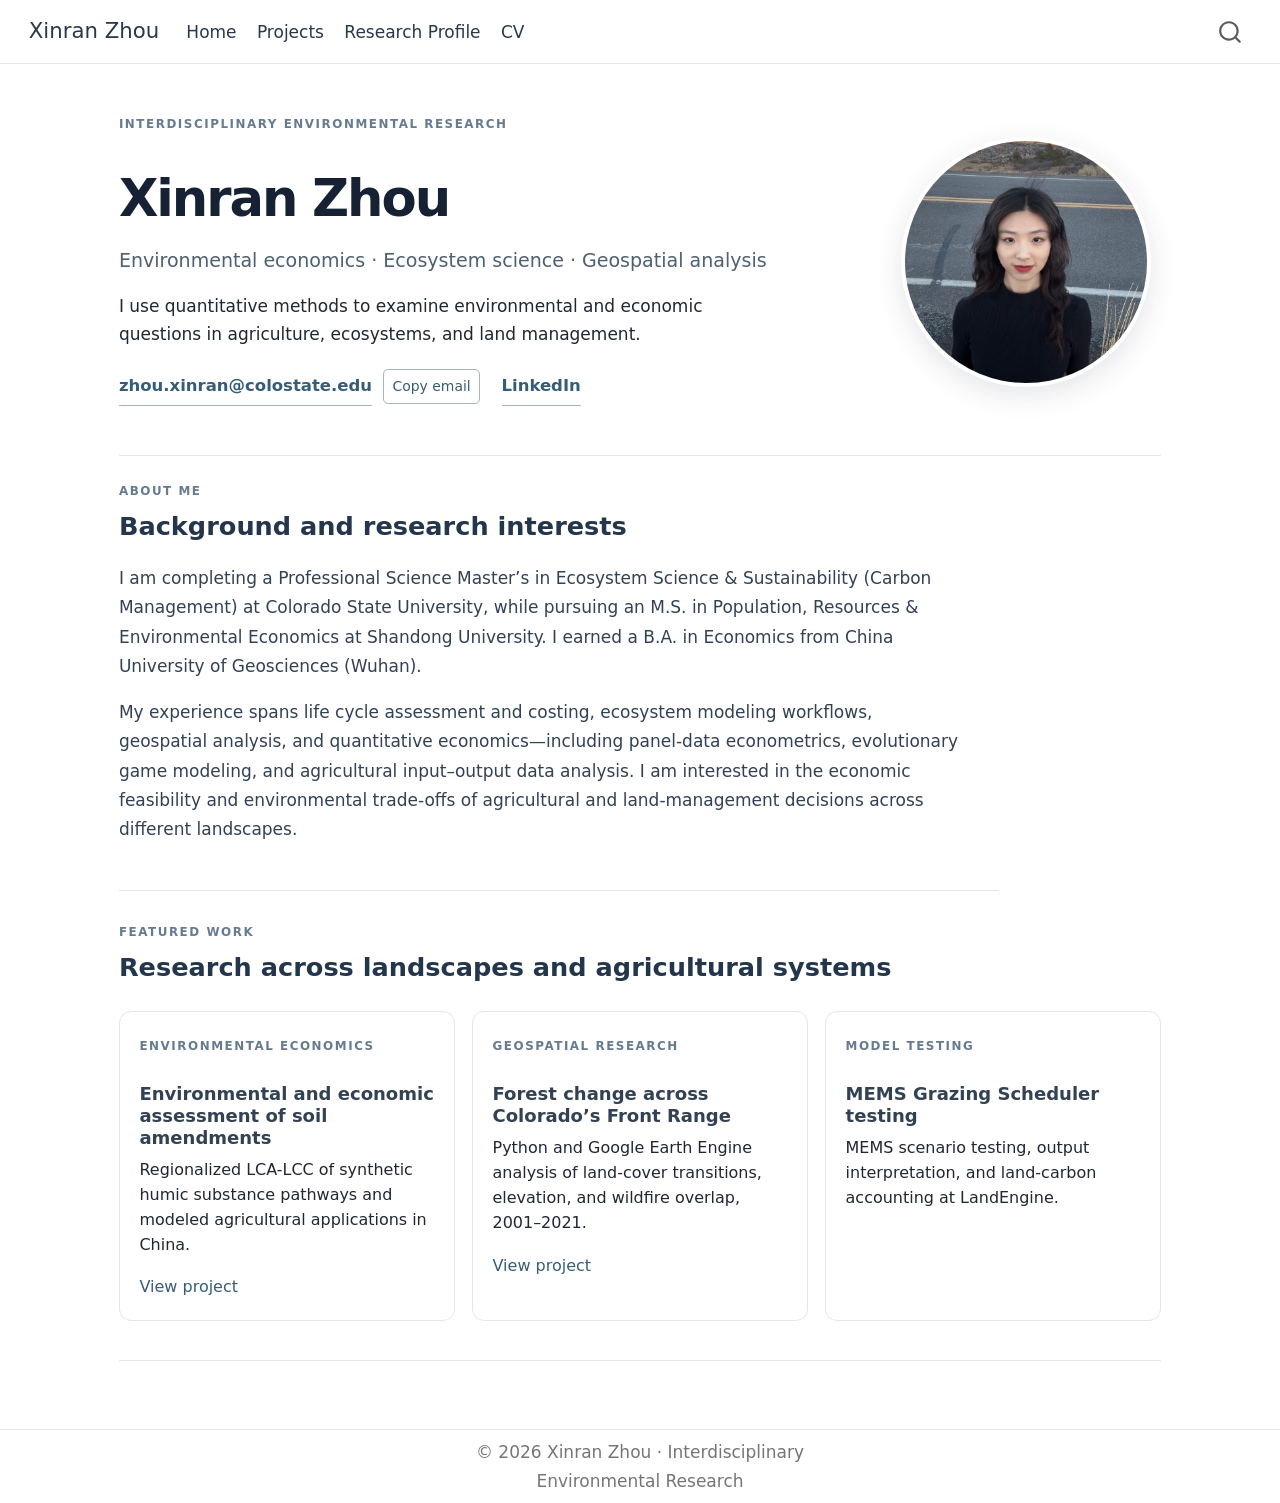
==== commit 4ceb2c07: "Show contact email and add accessible copy control" ====
--- a/docs/index.html
+++ b/docs/index.html
@@ -71,7 +71,7 @@
 <style>html{ scroll-behavior: smooth; }</style>
 
 
-<link rel="stylesheet" href="styles.css?v=20261115-merged">
+<link rel="stylesheet" href="styles.css?v=20261115-email">
 </head>
 
 <body class="nav-fixed quarto-light">
@@ -135,7 +135,7 @@
     <h1>Xinran Zhou</h1>
     <p class="research-subtitle">Environmental economics · Ecosystem science · Geospatial analysis</p>
     <p>I use quantitative methods to examine environmental and economic questions in agriculture, ecosystems, and land management.</p>
-    <div class="profile-contact" aria-label="Contact"><a href="mailto:zhou.xinran@colostate.edu" aria-label="Email Xinran Zhou">Email</a><a href="https://www.linkedin.com/in/xinran-zhou6/" target="_blank" rel="noopener noreferrer">LinkedIn</a></div>
+    <div class="profile-contact" aria-label="Contact"><div class="contact-email"><a href="mailto:zhou.xinran@colostate.edu" aria-label="Email Xinran Zhou at zhou.xinran@colostate.edu">zhou.xinran@colostate.edu</a><button type="button" class="copy-email" data-copy-email="zhou.xinran@colostate.edu">Copy email</button><span class="contact-status" role="status" aria-live="polite"></span></div><a href="https://www.linkedin.com/in/xinran-zhou6/" target="_blank" rel="noopener noreferrer">LinkedIn</a></div>
   </div>
   <div class="research-portrait"><img src="portrait-original.jpg" width="1440" height="1922" fetchpriority="high" alt="Xinran Zhou, head-and-shoulders portrait"></div>
 </div>
@@ -571,4 +571,34 @@
 
 
 <script src="site_libs/quarto-html/zenscroll-min.js"></script>
+<script>
+(() => {
+  const button = document.querySelector('[data-copy-email]');
+  if (!button) return;
+  const status = document.querySelector('.contact-status');
+  button.addEventListener('click', async () => {
+    const address = button.dataset.copyEmail;
+    let copied = false;
+    try {
+      if (navigator.clipboard && window.isSecureContext) {
+        await navigator.clipboard.writeText(address);
+        copied = true;
+      }
+    } catch (_) {}
+    if (!copied) {
+      const field = document.createElement('textarea');
+      field.value = address;
+      field.setAttribute('readonly', '');
+      field.style.cssText = 'position:fixed;left:-9999px;top:0';
+      document.body.appendChild(field);
+      field.select();
+      try { copied = document.execCommand('copy'); } catch (_) {}
+      field.remove();
+      button.focus();
+    }
+    button.textContent = copied ? 'Copied!' : 'Copy email';
+    status.textContent = copied ? 'Email address copied.' : 'Please select and copy the email address.';
+  });
+})();
+</script>
 </body></html>
--- a/docs/styles.css
+++ b/docs/styles.css
@@ -195,3 +195,6 @@
 /* Consistent page heading and dependable CV previews across screen sizes. */
 .cv-page{max-width:900px;}.cv-page>h1{font-size:36px;line-height:1.25;letter-spacing:-.025em;margin:1rem 0 0;}.cv-preview-page{display:block;margin:1.2rem 0;border:1px solid #dce3e9;}.cv-preview-page img{display:block;width:100%;height:auto;}
 @media(max-width:700px){.cv-page>h1{font-size:29px;margin-top:.7rem;}}
+
+/* Direct address and copy control remain usable without a mail application. */
+.profile-contact{flex-wrap:wrap;column-gap:1.25rem;row-gap:.65rem;}.contact-email{display:flex;align-items:center;flex-wrap:wrap;gap:.65rem;min-width:0;}.contact-email>a{overflow-wrap:anywhere;}.copy-email{font:inherit;font-size:.82rem;color:#365d78;background:#fff;border:1px solid #a5b4c1;border-radius:5px;padding:.3rem .5rem;cursor:pointer;}.copy-email:hover{background:#f1f5f8;}.copy-email:focus-visible{outline:2px solid #365d78;outline-offset:3px;}.contact-status{font-size:.82rem;color:#365d78;}.contact-status:empty{display:none;}
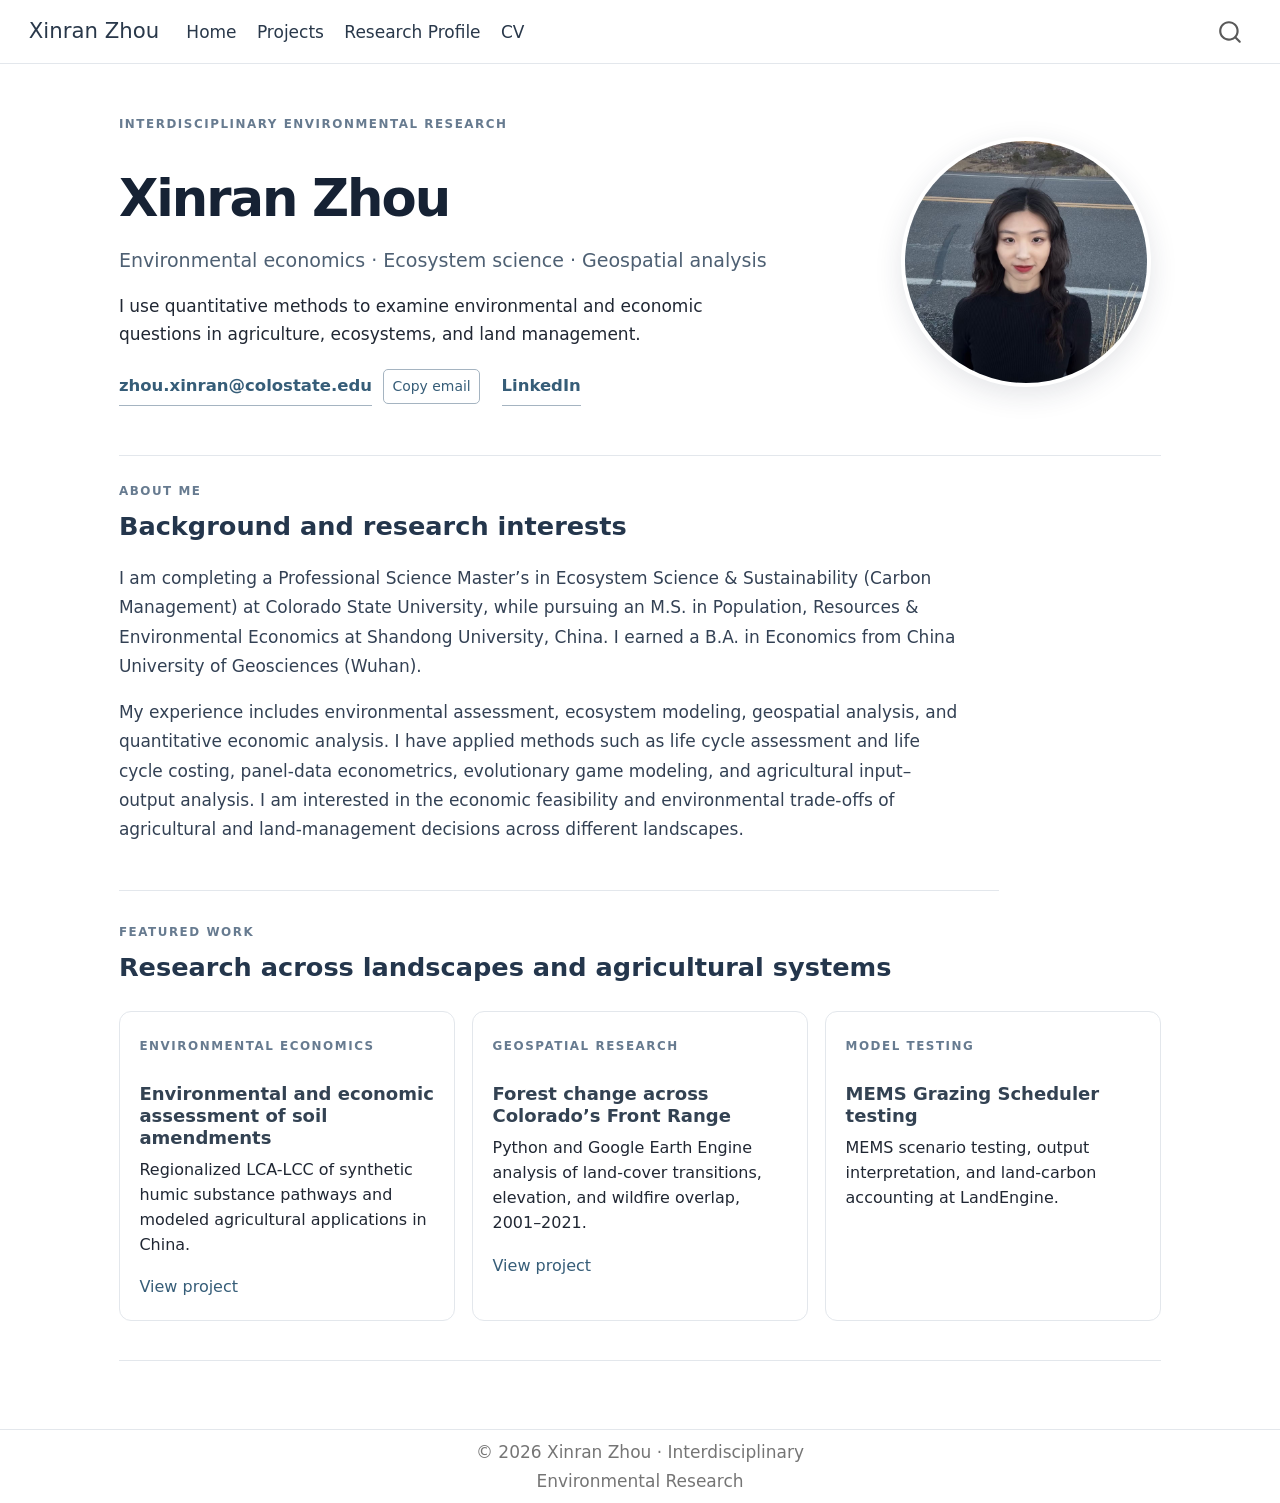
==== commit 7d66b51b: "Clarify background location and separate research areas from methods" ====
--- a/docs/index.html
+++ b/docs/index.html
@@ -142,8 +142,8 @@
 <section class="research-section home-about" id="about">
   <p class="eyebrow">ABOUT ME</p>
   <h2>Background and research interests</h2>
-  <p>I am completing a Professional Science Master’s in Ecosystem Science &amp; Sustainability (Carbon Management) at Colorado State University, while pursuing an M.S. in Population, Resources &amp; Environmental Economics at Shandong University. I earned a B.A. in Economics from China University of Geosciences (Wuhan).</p>
-  <p>My experience spans life cycle assessment and costing, ecosystem modeling workflows, geospatial analysis, and quantitative economics—including panel-data econometrics, evolutionary game modeling, and agricultural input–output data analysis. I am interested in the economic feasibility and environmental trade-offs of agricultural and land-management decisions across different landscapes.</p>
+  <p>I am completing a Professional Science Master’s in Ecosystem Science &amp; Sustainability (Carbon Management) at Colorado State University, while pursuing an M.S. in Population, Resources &amp; Environmental Economics at Shandong University, China. I earned a B.A. in Economics from China University of Geosciences (Wuhan).</p>
+  <p>My experience includes environmental assessment, ecosystem modeling, geospatial analysis, and quantitative economic analysis. I have applied methods such as life cycle assessment and life cycle costing, panel-data econometrics, evolutionary game modeling, and agricultural input–output analysis. I am interested in the economic feasibility and environmental trade-offs of agricultural and land-management decisions across different landscapes.</p>
 </section>
 <section class="research-section">
   <p class="eyebrow">FEATURED WORK</p><h2>Research across landscapes and agricultural systems</h2>
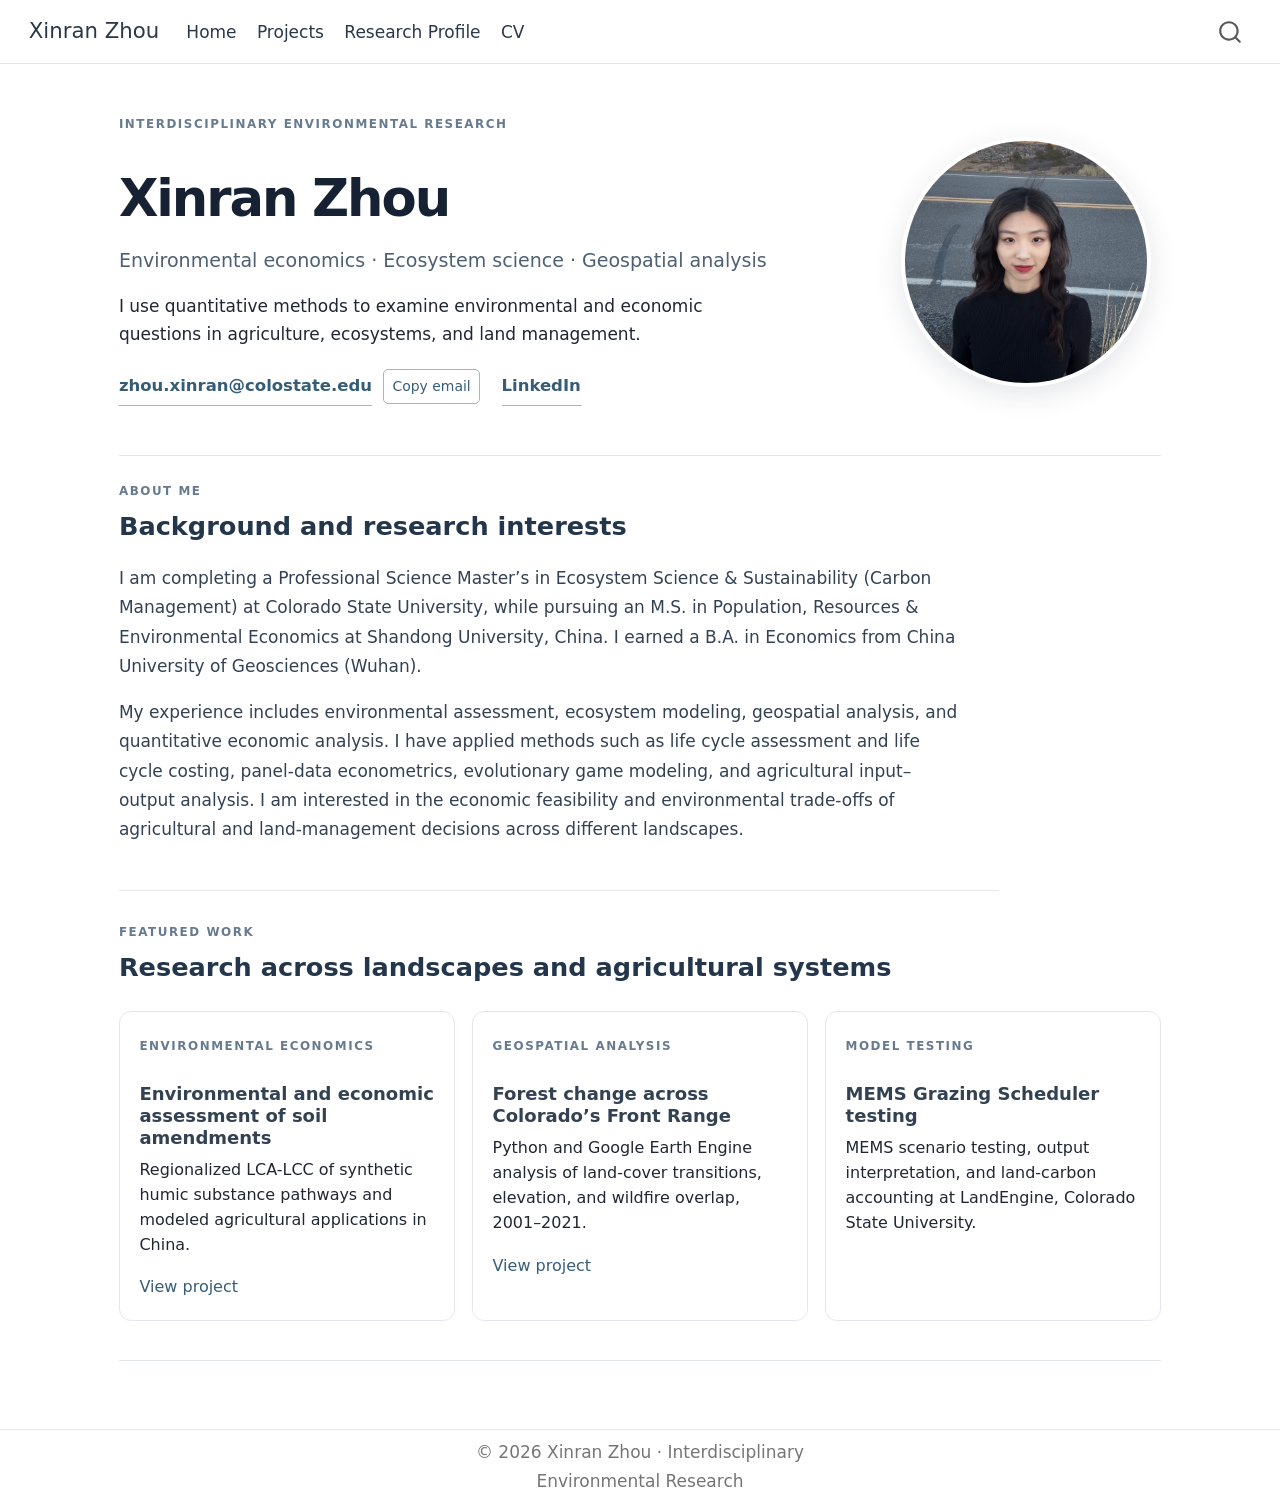
==== commit a1e56452: "Clarify geospatial analysis label and LandEngine affiliation" ====
--- a/docs/index.html
+++ b/docs/index.html
@@ -149,8 +149,8 @@
   <p class="eyebrow">FEATURED WORK</p><h2>Research across landscapes and agricultural systems</h2>
   <div class="project-grid">
     <article class="project-card"><span class="project-type">ENVIRONMENTAL ECONOMICS</span><h3>Environmental and economic assessment of soil amendments</h3><p>Regionalized LCA-LCC of synthetic humic substance pathways and modeled agricultural applications in China.</p><a href="projects.html#shs">View project</a></article>
-    <article class="project-card"><span class="project-type">GEOSPATIAL RESEARCH</span><h3>Forest change across Colorado’s Front Range</h3><p>Python and Google Earth Engine analysis of land-cover transitions, elevation, and wildfire overlap, 2001–2021.</p><a href="projects.html#esiil">View project</a></article>
-    <article class="project-card"><span class="project-type">MODEL TESTING</span><h3>MEMS Grazing Scheduler testing</h3><p>MEMS scenario testing, output interpretation, and land-carbon accounting at LandEngine.</p></article>
+    <article class="project-card"><span class="project-type">GEOSPATIAL ANALYSIS</span><h3>Forest change across Colorado’s Front Range</h3><p>Python and Google Earth Engine analysis of land-cover transitions, elevation, and wildfire overlap, 2001–2021.</p><a href="projects.html#esiil">View project</a></article>
+    <article class="project-card"><span class="project-type">MODEL TESTING</span><h3>MEMS Grazing Scheduler testing</h3><p>MEMS scenario testing, output interpretation, and land-carbon accounting at LandEngine, Colorado State University.</p></article>
   </div>
 </section>
 </main> <!-- /main -->
